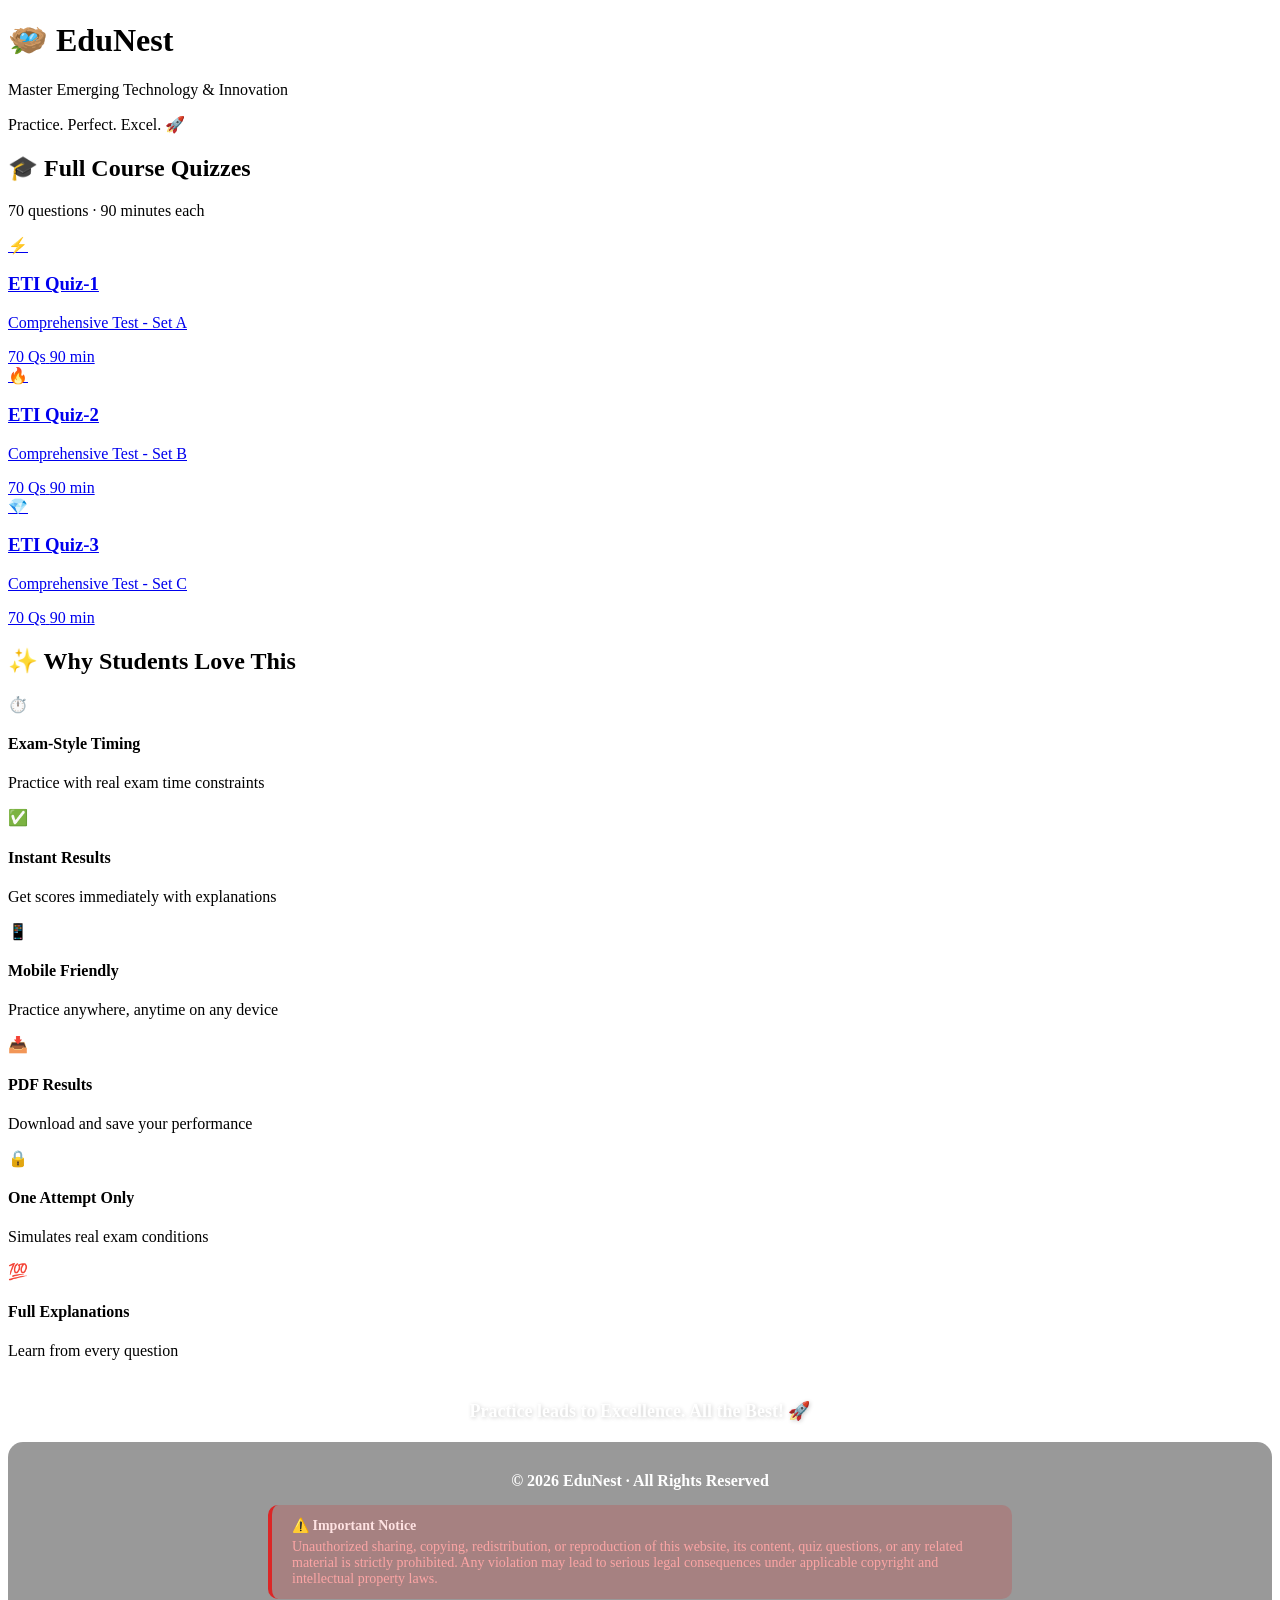
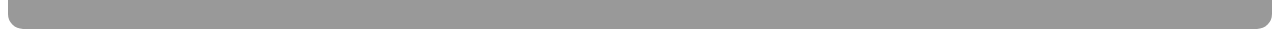
==== index.html @ b588da7d "Add files via upload" ====
<!DOCTYPE html>
<html lang="en">
<head>
    <meta charset="UTF-8">
    <meta name="viewport" content="width=device-width, initial-scale=1.0">
    <title>EduNest - Ace Your Exams</title>
    <link rel="stylesheet" href="css/styles.css">
    <style>
        .tagline-banner {
            text-align: center;
            color: white;
            font-size: 18px;
            font-weight: 600;
            margin-top: 40px;
            margin-bottom: 20px;
            text-shadow: 1px 1px 4px rgba(0,0,0,0.2);
        }
        .copyright-footer {
            background: rgba(0, 0, 0, 0.4);
            color: white;
            padding: 30px 20px;
            border-radius: 15px;
            text-align: center;
            backdrop-filter: blur(10px);
        }
        .copyright-footer .copyright-text {
            font-size: 16px;
            font-weight: 600;
            margin-bottom: 15px;
        }
        .copyright-footer .warning-text {
            font-size: 14px;
            color: #FCA5A5;
            background: rgba(220, 38, 38, 0.2);
            padding: 12px 20px;
            border-radius: 10px;
            border-left: 4px solid #DC2626;
            margin: 0 auto;
            max-width: 700px;
            text-align: left;
        }
        .copyright-footer .warning-text strong {
            color: #FEE2E2;
            display: block;
            margin-bottom: 5px;
        }
    </style>
</head>
<body>
    <div class="hero">
        <div class="hero-content">
            <h1 class="hero-title">🪺 EduNest</h1>
            <p class="hero-subtitle">Master Emerging Technology & Innovation</p>
            <p class="hero-description">Practice. Perfect. Excel. 🚀</p>
        </div>
    </div>

    <div class="container">

        <section class="quiz-section">
            <h2 class="section-title">🎓 Full Course Quizzes</h2>
            <p class="section-subtitle">70 questions · 90 minutes each</p>
            
            <div class="quiz-grid">
                <a href="quizzes/combined1.html" class="quiz-card card-gradient-1">
                    <div class="quiz-icon">⚡</div>
                    <h3>ETI Quiz-1</h3>
                    <p>Comprehensive Test - Set A</p>
                    <div class="quiz-meta">
                        <span>70 Qs</span>
                        <span>90 min</span>
                    </div>
                </a>

                <a href="quizzes/combined2.html" class="quiz-card card-gradient-2">
                    <div class="quiz-icon">🔥</div>
                    <h3>ETI Quiz-2</h3>
                    <p>Comprehensive Test - Set B</p>
                    <div class="quiz-meta">
                        <span>70 Qs</span>
                        <span>90 min</span>
                    </div>
                </a>

                <a href="quizzes/combined3.html" class="quiz-card card-gradient-3">
                    <div class="quiz-icon">💎</div>
                    <h3>ETI Quiz-3</h3>
                    <p>Comprehensive Test - Set C</p>
                    <div class="quiz-meta">
                        <span>70 Qs</span>
                        <span>90 min</span>
                    </div>
                </a>
            </div>
        </section>

        <section class="features-section">
            <h2 class="section-title">✨ Why Students Love This</h2>
            
            <div class="features-grid">
                <div class="feature-box">
                    <div class="feature-emoji">⏱️</div>
                    <h4>Exam-Style Timing</h4>
                    <p>Practice with real exam time constraints</p>
                </div>

                <div class="feature-box">
                    <div class="feature-emoji">✅</div>
                    <h4>Instant Results</h4>
                    <p>Get scores immediately with explanations</p>
                </div>

                <div class="feature-box">
                    <div class="feature-emoji">📱</div>
                    <h4>Mobile Friendly</h4>
                    <p>Practice anywhere, anytime on any device</p>
                </div>

                <div class="feature-box">
                    <div class="feature-emoji">📥</div>
                    <h4>PDF Results</h4>
                    <p>Download and save your performance</p>
                </div>

                <div class="feature-box">
                    <div class="feature-emoji">🔒</div>
                    <h4>One Attempt Only</h4>
                    <p>Simulates real exam conditions</p>
                </div>

                <div class="feature-box">
                    <div class="feature-emoji">💯</div>
                    <h4>Full Explanations</h4>
                    <p>Learn from every question</p>
                </div>
            </div>
        </section>

        <div class="tagline-banner">
            Practice leads to Excellence. All the Best! 🚀
        </div>

        <footer class="copyright-footer">
            <div class="copyright-text">
                © 2026 EduNest · All Rights Reserved
            </div>
            <div class="warning-text">
                <strong>⚠️ Important Notice</strong>
                Unauthorized sharing, copying, redistribution, or reproduction of this website, its content, quiz questions, or any related material is strictly prohibited. Any violation may lead to serious legal consequences under applicable copyright and intellectual property laws.
            </div>
        </footer>
    </div>

    <script src="js/app.js"></script>
</body>
</html>
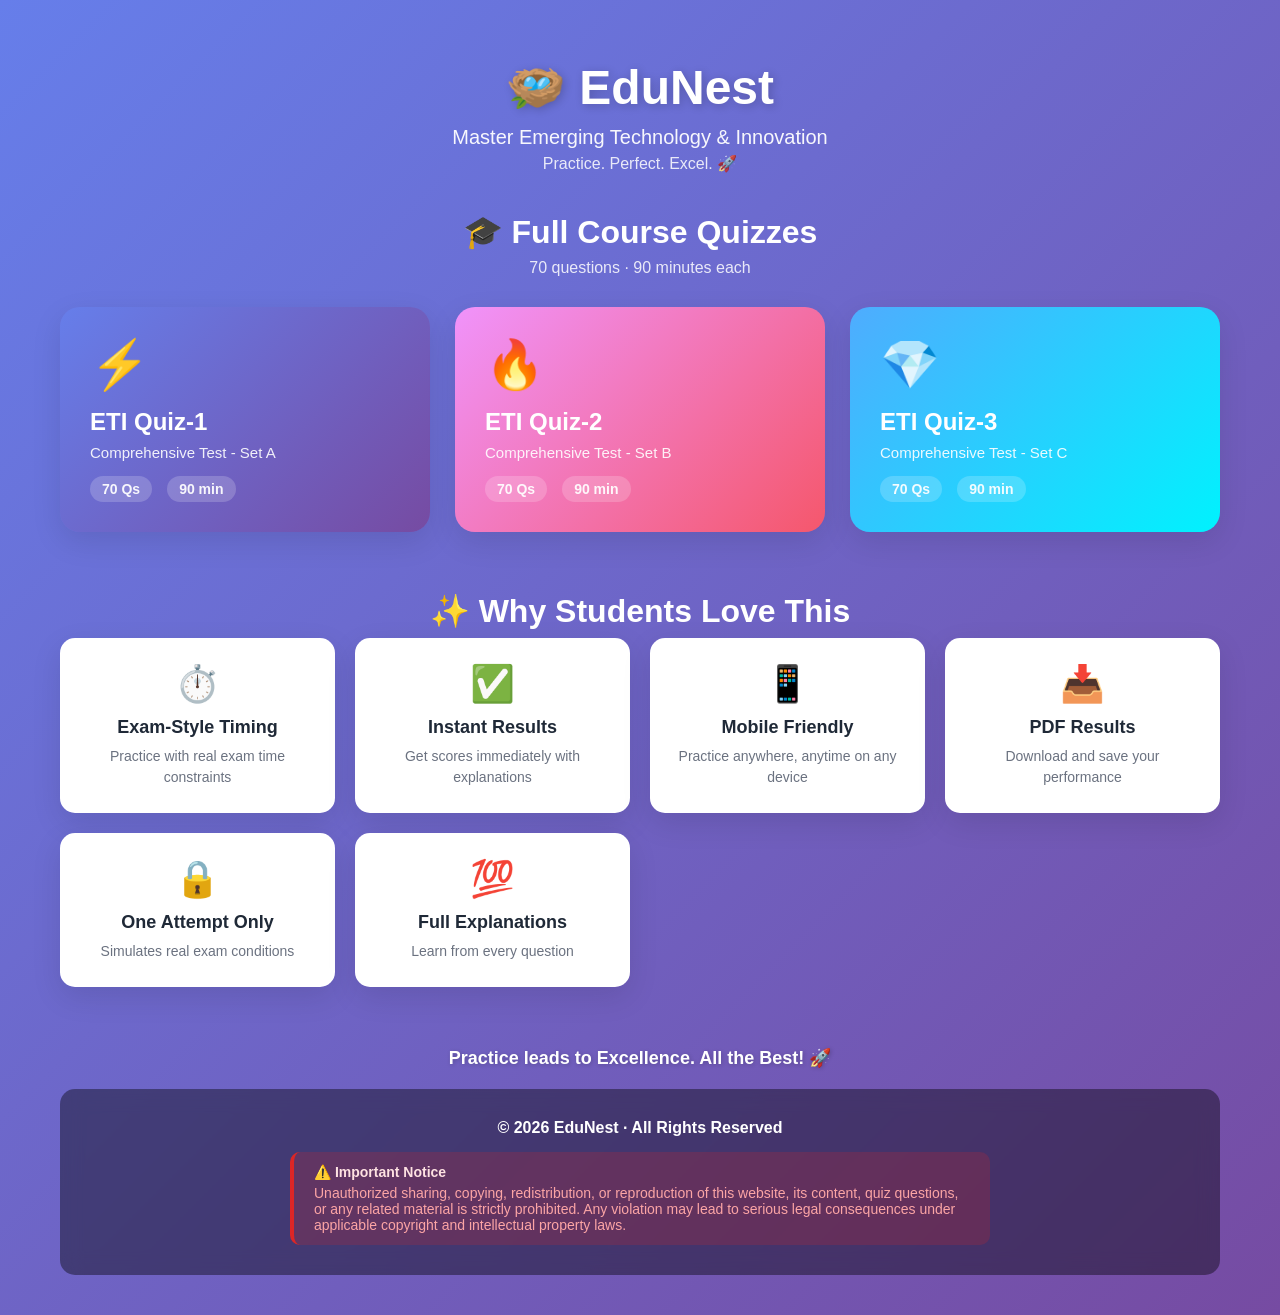
==== commit 8b59ede9: "Update file paths for styles and quizzes" ====
--- a/index.html
+++ b/index.html
@@ -4,7 +4,7 @@
     <meta charset="UTF-8">
     <meta name="viewport" content="width=device-width, initial-scale=1.0">
     <title>EduNest - Ace Your Exams</title>
-    <link rel="stylesheet" href="css/styles.css">
+    <link rel="stylesheet" href="styles.css">
     <style>
         .tagline-banner {
             text-align: center;
@@ -62,7 +62,7 @@
             <p class="section-subtitle">70 questions · 90 minutes each</p>
             
             <div class="quiz-grid">
-                <a href="quizzes/combined1.html" class="quiz-card card-gradient-1">
+                <a href="combined1.html" class="quiz-card card-gradient-1">
                     <div class="quiz-icon">⚡</div>
                     <h3>ETI Quiz-1</h3>
                     <p>Comprehensive Test - Set A</p>
@@ -72,7 +72,7 @@
                     </div>
                 </a>
 
-                <a href="quizzes/combined2.html" class="quiz-card card-gradient-2">
+                <a href="combined2.html" class="quiz-card card-gradient-2">
                     <div class="quiz-icon">🔥</div>
                     <h3>ETI Quiz-2</h3>
                     <p>Comprehensive Test - Set B</p>
@@ -82,7 +82,7 @@
                     </div>
                 </a>
 
-                <a href="quizzes/combined3.html" class="quiz-card card-gradient-3">
+                <a href="combined3.html" class="quiz-card card-gradient-3">
                     <div class="quiz-icon">💎</div>
                     <h3>ETI Quiz-3</h3>
                     <p>Comprehensive Test - Set C</p>
@@ -151,6 +151,6 @@
         </footer>
     </div>
 
-    <script src="js/app.js"></script>
+    <script src="app.js"></script>
 </body>
 </html>
--- a/styles.css
+++ b/styles.css
@@ -0,0 +1,694 @@
+/* Modern, Shareable Design for ETI Quiz Hub */
+
+* {
+    margin: 0;
+    padding: 0;
+    box-sizing: border-box;
+}
+
+:root {
+    --purple: #8B5CF6;
+    --blue: #3B82F6;
+    --green: #10B981;
+    --orange: #F59E0B;
+    --pink: #EC4899;
+    --dark: #1F2937;
+    --light: #F9FAFB;
+    --shadow: 0 10px 30px rgba(0,0,0,0.1);
+}
+
+body {
+    font-family: -apple-system, BlinkMacSystemFont, 'Segoe UI', Roboto, Oxygen, Ubuntu, Cantarell, sans-serif;
+    background: linear-gradient(135deg, #667eea 0%, #764ba2 100%);
+    min-height: 100vh;
+    padding-bottom: 40px;
+}
+
+/* Hero Section */
+.hero {
+    text-align: center;
+    padding: 60px 20px 40px;
+    color: white;
+}
+
+.hero-title {
+    font-size: 48px;
+    font-weight: 800;
+    margin-bottom: 10px;
+    text-shadow: 2px 2px 10px rgba(0,0,0,0.2);
+    animation: fadeInDown 0.8s ease;
+}
+
+.hero-subtitle {
+    font-size: 20px;
+    opacity: 0.95;
+    margin-bottom: 5px;
+    animation: fadeInUp 1s ease;
+}
+
+.hero-description {
+    font-size: 16px;
+    opacity: 0.85;
+    animation: fadeInUp 1.2s ease;
+}
+
+/* Container */
+.container {
+    max-width: 1200px;
+    margin: 0 auto;
+    padding: 0 20px;
+}
+
+/* Section Titles */
+.quiz-section {
+    margin-bottom: 60px;
+}
+
+.section-title {
+    font-size: 32px;
+    font-weight: 700;
+    color: white;
+    margin-bottom: 8px;
+    text-align: center;
+}
+
+.section-subtitle {
+    text-align: center;
+    color: rgba(255,255,255,0.85);
+    margin-bottom: 30px;
+    font-size: 16px;
+}
+
+/* Quiz Grid */
+.quiz-grid {
+    display: grid;
+    grid-template-columns: repeat(auto-fit, minmax(280px, 1fr));
+    gap: 25px;
+}
+
+/* Quiz Cards - Unique Gradients */
+.quiz-card {
+    display: block;
+    padding: 30px;
+    border-radius: 20px;
+    text-decoration: none;
+    color: white;
+    transition: all 0.3s cubic-bezier(0.4, 0, 0.2, 1);
+    box-shadow: var(--shadow);
+    position: relative;
+    overflow: hidden;
+}
+
+.quiz-card::before {
+    content: '';
+    position: absolute;
+    top: 0;
+    left: 0;
+    right: 0;
+    bottom: 0;
+    background: rgba(255,255,255,0.1);
+    opacity: 0;
+    transition: opacity 0.3s;
+}
+
+.quiz-card:hover::before {
+    opacity: 1;
+}
+
+.quiz-card:hover {
+    transform: translateY(-8px) scale(1.02);
+    box-shadow: 0 20px 40px rgba(0,0,0,0.2);
+}
+
+.card-purple { background: linear-gradient(135deg, #8B5CF6 0%, #7C3AED 100%); }
+.card-blue { background: linear-gradient(135deg, #3B82F6 0%, #2563EB 100%); }
+.card-green { background: linear-gradient(135deg, #10B981 0%, #059669 100%); }
+.card-orange { background: linear-gradient(135deg, #F59E0B 0%, #D97706 100%); }
+.card-pink { background: linear-gradient(135deg, #EC4899 0%, #DB2777 100%); }
+
+.card-gradient-1 { background: linear-gradient(135deg, #667eea 0%, #764ba2 100%); }
+.card-gradient-2 { background: linear-gradient(135deg, #f093fb 0%, #f5576c 100%); }
+.card-gradient-3 { background: linear-gradient(135deg, #4facfe 0%, #00f2fe 100%); }
+
+.quiz-icon {
+    font-size: 48px;
+    margin-bottom: 15px;
+}
+
+.quiz-card h3 {
+    font-size: 24px;
+    font-weight: 700;
+    margin-bottom: 8px;
+}
+
+.quiz-card p {
+    font-size: 15px;
+    opacity: 0.9;
+    margin-bottom: 15px;
+}
+
+.quiz-meta {
+    display: flex;
+    gap: 15px;
+    font-size: 14px;
+    font-weight: 600;
+    opacity: 0.95;
+}
+
+.quiz-meta span {
+    background: rgba(255,255,255,0.2);
+    padding: 5px 12px;
+    border-radius: 20px;
+}
+
+/* Feature Card */
+.feature-card {
+    display: flex;
+    align-items: center;
+    gap: 20px;
+    padding: 25px 30px;
+    background: white;
+    border-radius: 15px;
+    text-decoration: none;
+    color: var(--dark);
+    box-shadow: var(--shadow);
+    transition: all 0.3s;
+}
+
+.feature-card:hover {
+    transform: translateX(10px);
+    box-shadow: 0 15px 35px rgba(0,0,0,0.15);
+}
+
+.feature-icon {
+    font-size: 40px;
+}
+
+.feature-content h3 {
+    font-size: 20px;
+    margin-bottom: 5px;
+    color: var(--dark);
+}
+
+.feature-content p {
+    color: #6B7280;
+    font-size: 14px;
+}
+
+.arrow {
+    font-size: 24px;
+    margin-left: auto;
+    color: var(--purple);
+}
+
+/* Features Grid */
+.features-section {
+    margin-bottom: 60px;
+}
+
+.features-grid {
+    display: grid;
+    grid-template-columns: repeat(auto-fit, minmax(250px, 1fr));
+    gap: 20px;
+}
+
+.feature-box {
+    background: white;
+    padding: 25px;
+    border-radius: 15px;
+    text-align: center;
+    box-shadow: var(--shadow);
+    transition: transform 0.3s;
+}
+
+.feature-box:hover {
+    transform: translateY(-5px);
+}
+
+.feature-emoji {
+    font-size: 36px;
+    margin-bottom: 12px;
+}
+
+.feature-box h4 {
+    font-size: 18px;
+    margin-bottom: 8px;
+    color: var(--dark);
+}
+
+.feature-box p {
+    color: #6B7280;
+    font-size: 14px;
+    line-height: 1.5;
+}
+
+/* Share Section */
+.share-section {
+    text-align: center;
+    background: white;
+    padding: 40px 30px;
+    border-radius: 20px;
+    box-shadow: var(--shadow);
+    margin-bottom: 40px;
+}
+
+.share-section h2 {
+    font-size: 28px;
+    margin-bottom: 10px;
+    color: var(--dark);
+}
+
+.share-section p {
+    color: #6B7280;
+    margin-bottom: 25px;
+}
+
+.share-buttons {
+    display: flex;
+    gap: 15px;
+    justify-content: center;
+    flex-wrap: wrap;
+}
+
+.share-btn {
+    padding: 15px 35px;
+    border: none;
+    border-radius: 30px;
+    font-size: 16px;
+    font-weight: 600;
+    cursor: pointer;
+    transition: all 0.3s;
+    box-shadow: 0 5px 15px rgba(0,0,0,0.1);
+}
+
+.share-btn.whatsapp {
+    background: #25D366;
+    color: white;
+}
+
+.share-btn.whatsapp:hover {
+    background: #20BA5A;
+    transform: scale(1.05);
+}
+
+.share-btn.copy {
+    background: var(--purple);
+    color: white;
+}
+
+.share-btn.copy:hover {
+    background: #7C3AED;
+    transform: scale(1.05);
+}
+
+/* Footer */
+.footer {
+    text-align: center;
+    color: white;
+    padding: 30px 20px;
+}
+
+.footer p {
+    margin-bottom: 8px;
+    font-size: 16px;
+}
+
+.footer-note {
+    opacity: 0.85;
+    font-size: 14px;
+}
+
+/* Animations */
+@keyframes fadeInDown {
+    from {
+        opacity: 0;
+        transform: translateY(-30px);
+    }
+    to {
+        opacity: 1;
+        transform: translateY(0);
+    }
+}
+
+@keyframes fadeInUp {
+    from {
+        opacity: 0;
+        transform: translateY(30px);
+    }
+    to {
+        opacity: 1;
+        transform: translateY(0);
+    }
+}
+
+/* Mobile Responsive */
+@media (max-width: 768px) {
+    .hero-title {
+        font-size: 36px;
+    }
+
+    .section-title {
+        font-size: 26px;
+    }
+
+    .quiz-grid {
+        grid-template-columns: 1fr;
+    }
+
+    .features-grid {
+        grid-template-columns: 1fr;
+    }
+
+    .share-buttons {
+        flex-direction: column;
+    }
+
+    .share-btn {
+        width: 100%;
+    }
+
+    .feature-card {
+        flex-direction: column;
+        text-align: center;
+    }
+
+    .arrow {
+        margin-left: 0;
+        margin-top: 10px;
+    }
+}
+
+/* Quiz Page Styles */
+.quiz-container {
+    max-width: 900px;
+    margin: 40px auto;
+    padding: 0 20px;
+}
+
+.quiz-header {
+    background: white;
+    padding: 25px 30px;
+    border-radius: 15px;
+    box-shadow: var(--shadow);
+    margin-bottom: 30px;
+}
+
+.quiz-header h1 {
+    color: var(--dark);
+    margin-bottom: 10px;
+    font-size: 28px;
+}
+
+.quiz-info {
+    display: flex;
+    justify-content: space-between;
+    align-items: center;
+    flex-wrap: wrap;
+    gap: 15px;
+    color: #6B7280;
+}
+
+.timer {
+    font-size: 32px;
+    font-weight: 700;
+    color: #EF4444;
+}
+
+.timer.warning {
+    animation: pulse 1s infinite;
+}
+
+@keyframes pulse {
+    0%, 100% { opacity: 1; }
+    50% { opacity: 0.6; }
+}
+
+.question-container {
+    background: white;
+    padding: 30px;
+    border-radius: 15px;
+    box-shadow: var(--shadow);
+    margin-bottom: 25px;
+    min-height: 400px;
+}
+
+.question-number {
+    font-size: 14px;
+    color: var(--purple);
+    font-weight: 600;
+    margin-bottom: 15px;
+}
+
+.question-text {
+    font-size: 20px;
+    color: var(--dark);
+    margin-bottom: 25px;
+    line-height: 1.6;
+    font-weight: 500;
+}
+
+.options {
+    display: flex;
+    flex-direction: column;
+    gap: 12px;
+}
+
+.option {
+    padding: 18px 20px;
+    background: var(--light);
+    border: 2px solid #E5E7EB;
+    border-radius: 12px;
+    cursor: pointer;
+    transition: all 0.2s;
+    font-size: 16px;
+    display: flex;
+    align-items: start;
+}
+
+.option:hover {
+    border-color: var(--purple);
+    background: #F3F4F6;
+}
+
+.option input[type="radio"] {
+    margin-right: 12px;
+    margin-top: 2px;
+    cursor: pointer;
+    width: 18px;
+    height: 18px;
+}
+
+.option.selected {
+    border-color: var(--purple);
+    background: #EDE9FE;
+}
+
+.option.correct {
+    border-color: var(--green);
+    background: #ECFDF5;
+}
+
+.option.incorrect {
+    border-color: #EF4444;
+    background: #FEF2F2;
+}
+
+.explanation {
+    display: none;
+    margin-top: 20px;
+    padding: 20px;
+    background: #EFF6FF;
+    border-left: 4px solid var(--blue);
+    border-radius: 8px;
+}
+
+.explanation.show {
+    display: block;
+}
+
+.explanation strong {
+    color: var(--dark);
+    display: block;
+    margin-bottom: 8px;
+}
+
+.nav-buttons {
+    display: flex;
+    justify-content: space-between;
+    gap: 15px;
+    margin-top: 25px;
+}
+
+.btn {
+    padding: 14px 28px;
+    border: none;
+    border-radius: 30px;
+    font-size: 16px;
+    font-weight: 600;
+    cursor: pointer;
+    transition: all 0.3s;
+    box-shadow: 0 5px 15px rgba(0,0,0,0.1);
+}
+
+.btn-primary {
+    background: var(--purple);
+    color: white;
+}
+
+.btn-primary:hover:not(:disabled) {
+    background: #7C3AED;
+    transform: scale(1.05);
+}
+
+.btn-secondary {
+    background: white;
+    color: var(--dark);
+    border: 2px solid #E5E7EB;
+}
+
+.btn-secondary:hover:not(:disabled) {
+    border-color: var(--purple);
+    color: var(--purple);
+}
+
+.btn:disabled {
+    opacity: 0.5;
+    cursor: not-allowed;
+}
+
+.results-container {
+    background: white;
+    padding: 40px;
+    border-radius: 15px;
+    box-shadow: var(--shadow);
+    text-align: center;
+}
+
+.score-display {
+    font-size: 64px;
+    font-weight: 800;
+    color: var(--purple);
+    margin: 20px 0;
+}
+
+.percentage {
+    font-size: 32px;
+    color: #6B7280;
+    margin-bottom: 30px;
+}
+
+.download-btn {
+    background: var(--green);
+    color: white;
+    padding: 16px 40px;
+    border: none;
+    border-radius: 30px;
+    font-size: 18px;
+    font-weight: 600;
+    cursor: pointer;
+    box-shadow: 0 10px 25px rgba(16, 185, 129, 0.3);
+    transition: all 0.3s;
+    margin: 20px 0;
+}
+
+.download-btn:hover {
+    background: #059669;
+    transform: scale(1.05);
+}
+
+.modal {
+    display: none;
+    position: fixed;
+    top: 0;
+    left: 0;
+    width: 100%;
+    height: 100%;
+    background: rgba(0,0,0,0.7);
+    z-index: 1000;
+    align-items: center;
+    justify-content: center;
+}
+
+.modal.show {
+    display: flex;
+}
+
+.modal-content {
+    background: white;
+    padding: 35px;
+    border-radius: 20px;
+    max-width: 450px;
+    width: 90%;
+    text-align: center;
+    box-shadow: 0 20px 60px rgba(0,0,0,0.3);
+}
+
+.modal-content h2 {
+    color: var(--dark);
+    margin-bottom: 15px;
+}
+
+.modal-content p {
+    color: #6B7280;
+    margin-bottom: 25px;
+}
+
+.modal-content input {
+    width: 100%;
+    padding: 14px;
+    border: 2px solid #E5E7EB;
+    border-radius: 10px;
+    font-size: 16px;
+    margin-bottom: 20px;
+}
+
+.modal-content input:focus {
+    outline: none;
+    border-color: var(--purple);
+}
+
+@media (max-width: 768px) {
+    .quiz-container {
+        padding: 0 15px;
+    }
+
+    .quiz-header {
+        padding: 20px;
+    }
+
+    .quiz-info {
+        flex-direction: column;
+    }
+
+    .timer {
+        font-size: 28px;
+    }
+
+    .question-container {
+        padding: 20px;
+    }
+
+    .question-text {
+        font-size: 18px;
+    }
+
+    .nav-buttons {
+        flex-direction: column;
+    }
+
+    .btn {
+        width: 100%;
+    }
+
+    .score-display {
+        font-size: 48px;
+    }
+
+    .percentage {
+        font-size: 24px;
+    }
+
+    .results-container {
+        padding: 30px 20px;
+    }
+}
